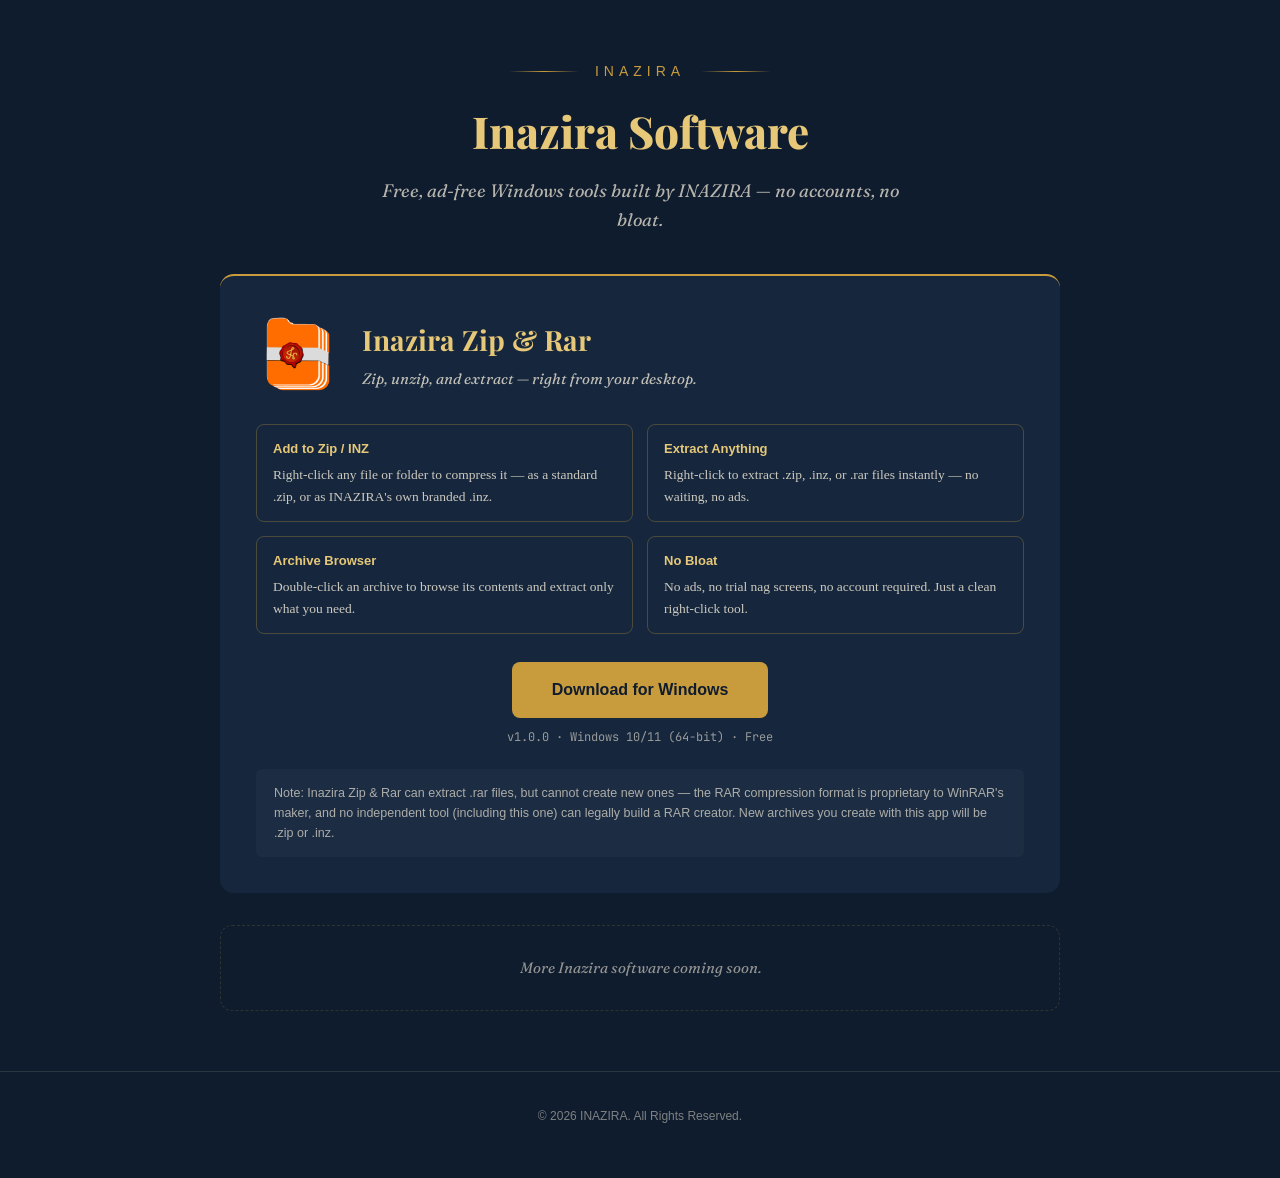
==== index.html @ 2c4e68e2 "Add files via upload" ====
<!DOCTYPE html>
<html lang="en">
<head>
<meta charset="UTF-8">
<meta name="viewport" content="width=device-width, initial-scale=1.0">
<title>Inazira Software — Free Windows Tools by INAZIRA</title>
<meta name="description" content="Free, ad-free Windows software from INAZIRA. Starting with Inazira Zip &amp; Rar — a lightweight archive tool with right-click integration.">
<link rel="icon" type="image/png" href="assets/favicon-64.png">
<link rel="preconnect" href="https://fonts.googleapis.com">
<link rel="preconnect" href="https://fonts.gstatic.com" crossorigin>
<link href="https://fonts.googleapis.com/css2?family=Playfair+Display:wght@700;800&family=Fraunces:ital@1&family=JetBrains+Mono:wght@500&display=swap" rel="stylesheet">
<style>
  :root {
    --navy: #0f1c2e;
    --navy-light: #16273d;
    --brass: #c89b3c;
    --brass-light: #e6c878;
    --ivory: #ede6d6;
  }
  * { box-sizing: border-box; }
  body {
    margin: 0;
    background: var(--navy);
    color: var(--ivory);
    font-family: Georgia, 'Times New Roman', serif;
    line-height: 1.6;
  }
  a { color: var(--brass-light); }

  header.site-header {
    text-align: center;
    padding: 60px 20px 40px;
  }
  .brand-row {
    display: flex;
    align-items: center;
    justify-content: center;
    gap: 16px;
    margin-bottom: 14px;
  }
  .brand-line {
    height: 1px;
    width: 70px;
    background: linear-gradient(90deg, transparent, var(--brass), transparent);
  }
  .wordmark {
    font-family: Arial, Helvetica, sans-serif;
    font-size: 14px;
    letter-spacing: 5px;
    color: var(--brass);
    text-transform: uppercase;
  }
  .site-title {
    font-family: 'Playfair Display', Georgia, serif;
    font-weight: 800;
    font-size: 44px;
    color: var(--brass-light);
    margin: 0 0 10px;
  }
  .site-subtitle {
    font-family: 'Fraunces', Georgia, serif;
    font-style: italic;
    font-size: 18px;
    color: var(--ivory);
    opacity: 0.75;
    max-width: 520px;
    margin: 0 auto;
  }

  main { max-width: 880px; margin: 0 auto; padding: 0 20px 60px; }

  .app-card {
    background: var(--navy-light);
    border-radius: 14px;
    border-top: 2px solid var(--brass);
    padding: 36px;
    margin-bottom: 32px;
  }
  .app-card-top {
    display: flex;
    align-items: center;
    gap: 22px;
    flex-wrap: wrap;
  }
  .app-logo { width: 84px; height: 84px; border-radius: 16px; flex-shrink: 0; }
  .app-name {
    font-family: 'Playfair Display', Georgia, serif;
    font-weight: 700;
    font-size: 28px;
    color: var(--brass-light);
    margin: 0 0 4px;
  }
  .app-tagline {
    font-family: 'Fraunces', Georgia, serif;
    font-style: italic;
    font-size: 15px;
    opacity: 0.8;
    margin: 0;
  }

  .app-features {
    display: grid;
    grid-template-columns: 1fr 1fr;
    gap: 14px;
    margin: 28px 0;
  }
  .feature {
    border: 1px solid rgba(200,155,60,0.3);
    border-radius: 8px;
    padding: 14px 16px;
  }
  .feature-title {
    font-family: Arial, Helvetica, sans-serif;
    font-weight: 700;
    font-size: 13px;
    color: var(--brass-light);
    margin-bottom: 4px;
  }
  .feature-text { font-size: 13.5px; opacity: 0.85; margin: 0; }

  .app-cta { text-align: center; margin: 28px 0 10px; }
  .btn-download {
    display: inline-block;
    background: var(--brass);
    color: var(--navy) !important;
    font-family: Arial, Helvetica, sans-serif;
    font-weight: 700;
    font-size: 16px;
    text-decoration: none;
    padding: 15px 40px;
    border-radius: 8px;
  }
  .btn-download:hover { filter: brightness(1.08); }
  .app-meta {
    font-family: 'JetBrains Mono', 'Courier New', monospace;
    font-size: 12px;
    opacity: 0.6;
    margin-top: 10px;
  }

  .app-note {
    font-family: Arial, Helvetica, sans-serif;
    font-size: 12.5px;
    line-height: 1.6;
    opacity: 0.7;
    background: rgba(255,255,255,0.04);
    border-radius: 6px;
    padding: 14px 18px;
    margin-top: 22px;
  }

  .coming-soon {
    text-align: center;
    padding: 30px;
    border: 1px dashed rgba(200,155,60,0.3);
    border-radius: 12px;
    opacity: 0.6;
  }
  .coming-soon p {
    font-family: 'Fraunces', Georgia, serif;
    font-style: italic;
    font-size: 15px;
    margin: 0;
  }

  footer {
    text-align: center;
    padding: 30px 20px 50px;
    border-top: 1px solid rgba(237,230,214,0.12);
  }
  footer span {
    font-family: Arial, Helvetica, sans-serif;
    font-size: 12px;
    color: rgba(237,230,214,0.5);
  }

  @media (max-width: 560px) {
    .app-features { grid-template-columns: 1fr; }
    .site-title { font-size: 32px; }
    .app-card { padding: 24px; }
    .app-card-top { justify-content: center; text-align: center; }
  }
</style>
</head>
<body>

<header class="site-header">
  <div class="brand-row">
    <div class="brand-line"></div>
    <div class="wordmark">INAZIRA</div>
    <div class="brand-line"></div>
  </div>
  <h1 class="site-title">Inazira Software</h1>
  <p class="site-subtitle">Free, ad-free Windows tools built by INAZIRA — no accounts, no bloat.</p>
</header>

<main>

  <section class="app-card">
    <div class="app-card-top">
      <img class="app-logo" src="assets/inazira-zip-rar-logo.png" alt="Inazira Zip & Rar logo">
      <div>
        <h2 class="app-name">Inazira Zip &amp; Rar</h2>
        <p class="app-tagline">Zip, unzip, and extract — right from your desktop.</p>
      </div>
    </div>

    <div class="app-features">
      <div class="feature">
        <div class="feature-title">Add to Zip / INZ</div>
        <p class="feature-text">Right-click any file or folder to compress it — as a standard .zip, or as INAZIRA's own branded .inz.</p>
      </div>
      <div class="feature">
        <div class="feature-title">Extract Anything</div>
        <p class="feature-text">Right-click to extract .zip, .inz, or .rar files instantly — no waiting, no ads.</p>
      </div>
      <div class="feature">
        <div class="feature-title">Archive Browser</div>
        <p class="feature-text">Double-click an archive to browse its contents and extract only what you need.</p>
      </div>
      <div class="feature">
        <div class="feature-title">No Bloat</div>
        <p class="feature-text">No ads, no trial nag screens, no account required. Just a clean right-click tool.</p>
      </div>
    </div>

    <div class="app-cta">
      <a class="btn-download" href="PASTE_YOUR_GITHUB_RELEASE_LINK_HERE" download>Download for Windows</a>
      <div class="app-meta">v1.0.0 · Windows 10/11 (64-bit) · Free</div>
    </div>

    <div class="app-note">
      Note: Inazira Zip &amp; Rar can extract .rar files, but cannot create new ones — the RAR compression format is proprietary to WinRAR's maker, and no independent tool (including this one) can legally build a RAR creator. New archives you create with this app will be .zip or .inz.
    </div>
  </section>

  <div class="coming-soon">
    <p>More Inazira software coming soon.</p>
  </div>

</main>

<footer>
  <span id="year-line">&copy; INAZIRA. All Rights Reserved.</span>
</footer>

<script>
  document.getElementById('year-line').textContent =
    '\u00A9 ' + new Date().getFullYear() + ' INAZIRA. All Rights Reserved.';
</script>

</body>
</html>
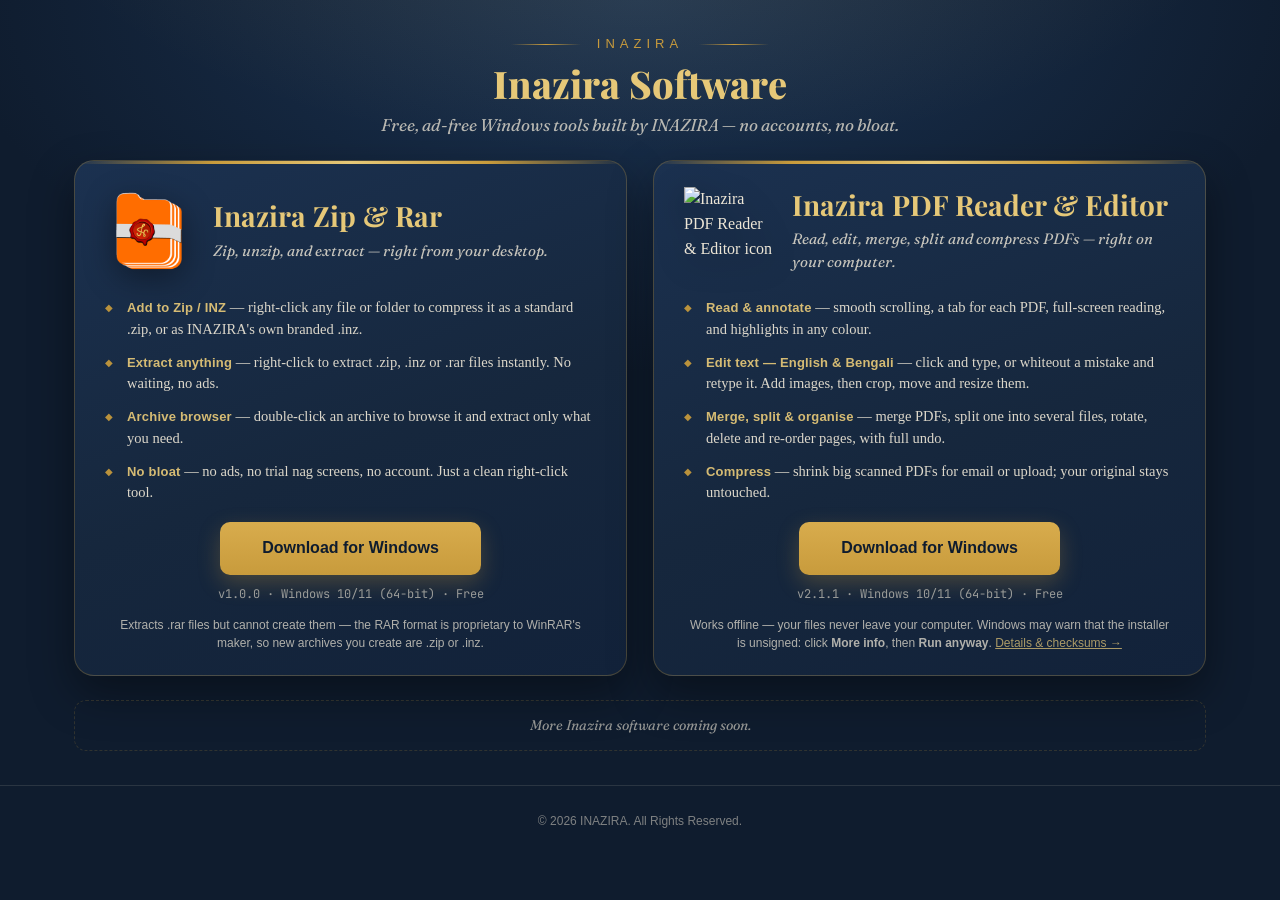
==== commit e8828b4a: "Index and Editor" ====
--- a/index.html
+++ b/index.html
@@ -4,7 +4,7 @@
 <meta charset="UTF-8">
 <meta name="viewport" content="width=device-width, initial-scale=1.0">
 <title>Inazira Software — Free Windows Tools by INAZIRA</title>
-<meta name="description" content="Free, ad-free Windows software from INAZIRA. Starting with Inazira Zip &amp; Rar — a lightweight archive tool with right-click integration.">
+<meta name="description" content="Free, ad-free Windows software from INAZIRA: Inazira Zip &amp; Rar (archive tool with right-click integration) and Inazira PDF Reader &amp; Editor.">
 <link rel="icon" type="image/png" href="assets/favicon-64.png">
 <link rel="preconnect" href="https://fonts.googleapis.com">
 <link rel="preconnect" href="https://fonts.gstatic.com" crossorigin>
@@ -18,167 +18,114 @@
     --ivory: #ede6d6;
   }
   * { box-sizing: border-box; }
+  html { background: var(--navy); }
   body {
     margin: 0;
-    background: var(--navy);
+    min-height: 100vh;
     color: var(--ivory);
     font-family: Georgia, 'Times New Roman', serif;
-    line-height: 1.6;
+    line-height: 1.55;
+    background:
+      radial-gradient(900px 420px at 50% -140px, rgba(200,155,60,0.16), transparent 70%),
+      radial-gradient(1100px 600px at 50% 0%, #1b3454 0%, var(--navy) 62%);
+    background-attachment: fixed;
   }
   a { color: var(--brass-light); }
 
-  header.site-header {
-    text-align: center;
-    padding: 60px 20px 40px;
-  }
-  .brand-row {
-    display: flex;
-    align-items: center;
-    justify-content: center;
-    gap: 16px;
-    margin-bottom: 14px;
-  }
-  .brand-line {
-    height: 1px;
-    width: 70px;
-    background: linear-gradient(90deg, transparent, var(--brass), transparent);
-  }
-  .wordmark {
-    font-family: Arial, Helvetica, sans-serif;
-    font-size: 14px;
-    letter-spacing: 5px;
-    color: var(--brass);
-    text-transform: uppercase;
-  }
-  .site-title {
-    font-family: 'Playfair Display', Georgia, serif;
-    font-weight: 800;
-    font-size: 44px;
-    color: var(--brass-light);
-    margin: 0 0 10px;
-  }
-  .site-subtitle {
-    font-family: 'Fraunces', Georgia, serif;
-    font-style: italic;
-    font-size: 18px;
-    color: var(--ivory);
-    opacity: 0.75;
-    max-width: 520px;
-    margin: 0 auto;
-  }
-
-  main { max-width: 880px; margin: 0 auto; padding: 0 20px 60px; }
+  /* ---------- header ---------- */
+  header.site-header { text-align: center; padding: 34px 20px 22px; }
+  .brand-row { display: flex; align-items: center; justify-content: center; gap: 16px; margin-bottom: 8px; }
+  .brand-line { height: 1px; width: 70px; background: linear-gradient(90deg, transparent, var(--brass), transparent); }
+  .wordmark { font-family: Arial, Helvetica, sans-serif; font-size: 13px; letter-spacing: 5px; color: var(--brass); text-transform: uppercase; }
+  .site-title { font-family: 'Playfair Display', Georgia, serif; font-weight: 800; font-size: 38px; line-height: 1.15; color: var(--brass-light); margin: 0 0 6px; }
+  .site-subtitle { font-family: 'Fraunces', Georgia, serif; font-style: italic; font-size: 17px; color: var(--ivory); opacity: 0.75; max-width: 560px; margin: 0 auto; }
+
+  /* ---------- two big square cards, side by side ---------- */
+  main { max-width: 1180px; margin: 0 auto; padding: 0 24px 34px; }
+  .apps { display: grid; grid-template-columns: repeat(2, minmax(0, 1fr)); gap: 26px; align-items: stretch; }
 
   .app-card {
-    background: var(--navy-light);
-    border-radius: 14px;
-    border-top: 2px solid var(--brass);
-    padding: 36px;
-    margin-bottom: 32px;
-  }
-  .app-card-top {
-    display: flex;
-    align-items: center;
-    gap: 22px;
-    flex-wrap: wrap;
-  }
-  .app-logo { width: 84px; height: 84px; border-radius: 16px; flex-shrink: 0; }
-  .app-name {
-    font-family: 'Playfair Display', Georgia, serif;
-    font-weight: 700;
-    font-size: 28px;
-    color: var(--brass-light);
-    margin: 0 0 4px;
-  }
-  .app-tagline {
-    font-family: 'Fraunces', Georgia, serif;
-    font-style: italic;
-    font-size: 15px;
-    opacity: 0.8;
-    margin: 0;
-  }
-
-  .app-features {
-    display: grid;
-    grid-template-columns: 1fr 1fr;
-    gap: 14px;
-    margin: 28px 0;
-  }
-  .feature {
-    border: 1px solid rgba(200,155,60,0.3);
-    border-radius: 8px;
-    padding: 14px 16px;
-  }
-  .feature-title {
-    font-family: Arial, Helvetica, sans-serif;
-    font-weight: 700;
-    font-size: 13px;
-    color: var(--brass-light);
-    margin-bottom: 4px;
-  }
-  .feature-text { font-size: 13.5px; opacity: 0.85; margin: 0; }
-
-  .app-cta { text-align: center; margin: 28px 0 10px; }
+    position: relative;
+    display: flex; flex-direction: column;
+    min-height: 480px;
+    padding: 26px 30px 22px;
+    border-radius: 20px;
+    background: linear-gradient(160deg, #1b3150 0%, var(--navy-light) 55%, #12223a 100%);
+    border: 1px solid rgba(200,155,60,0.28);
+    box-shadow: 0 18px 44px rgba(0,0,0,0.38);
+    overflow: hidden;
+    transition: transform .18s ease, box-shadow .18s ease, border-color .18s ease;
+  }
+  .app-card::before { /* brass edge along the top */
+    content: ""; position: absolute; left: 0; right: 0; top: 0; height: 3px;
+    background: linear-gradient(90deg, transparent, var(--brass), var(--brass-light), var(--brass), transparent);
+  }
+  .app-card:hover { transform: translateY(-3px); border-color: rgba(230,200,120,0.55); box-shadow: 0 24px 54px rgba(0,0,0,0.5); }
+
+  .app-head { display: flex; align-items: center; gap: 20px; }
+  .app-logo { width: 88px; height: 88px; border-radius: 18px; flex-shrink: 0; filter: drop-shadow(0 8px 16px rgba(0,0,0,0.4)); }
+  .app-logo.is-icon { border-radius: 0; object-fit: contain; }
+  .app-name { font-family: 'Playfair Display', Georgia, serif; font-weight: 700; font-size: 28px; line-height: 1.15; color: var(--brass-light); margin: 0 0 6px; }
+  .app-tagline { font-family: 'Fraunces', Georgia, serif; font-style: italic; font-size: 15px; opacity: 0.82; margin: 0; }
+
+  .app-points { list-style: none; margin: 22px 0 18px; padding: 0; display: grid; gap: 11px; }
+  .app-points li { position: relative; padding-left: 22px; font-size: 14.5px; line-height: 1.5; opacity: 0.92; }
+  .app-points li::before { content: "◆"; position: absolute; left: 0; top: 1px; font-size: 10px; line-height: 1.9; color: var(--brass); }
+  .app-points b { font-family: Arial, Helvetica, sans-serif; font-size: 13px; color: var(--brass-light); letter-spacing: .2px; }
+
+  .app-foot { margin-top: auto; text-align: center; }
   .btn-download {
     display: inline-block;
-    background: var(--brass);
+    background: linear-gradient(180deg, #d8ac4d, var(--brass));
     color: var(--navy) !important;
-    font-family: Arial, Helvetica, sans-serif;
-    font-weight: 700;
-    font-size: 16px;
+    font-family: Arial, Helvetica, sans-serif; font-weight: 700; font-size: 16px;
     text-decoration: none;
-    padding: 15px 40px;
-    border-radius: 8px;
-  }
-  .btn-download:hover { filter: brightness(1.08); }
-  .app-meta {
-    font-family: 'JetBrains Mono', 'Courier New', monospace;
-    font-size: 12px;
-    opacity: 0.6;
-    margin-top: 10px;
-  }
-
-  .app-note {
-    font-family: Arial, Helvetica, sans-serif;
-    font-size: 12.5px;
-    line-height: 1.6;
-    opacity: 0.7;
-    background: rgba(255,255,255,0.04);
-    border-radius: 6px;
-    padding: 14px 18px;
-    margin-top: 22px;
-  }
-
-  .coming-soon {
-    text-align: center;
-    padding: 30px;
-    border: 1px dashed rgba(200,155,60,0.3);
-    border-radius: 12px;
-    opacity: 0.6;
-  }
-  .coming-soon p {
-    font-family: 'Fraunces', Georgia, serif;
-    font-style: italic;
-    font-size: 15px;
-    margin: 0;
-  }
-
-  footer {
-    text-align: center;
-    padding: 30px 20px 50px;
-    border-top: 1px solid rgba(237,230,214,0.12);
-  }
-  footer span {
-    font-family: Arial, Helvetica, sans-serif;
-    font-size: 12px;
-    color: rgba(237,230,214,0.5);
-  }
-
+    padding: 14px 42px; border-radius: 10px;
+    box-shadow: 0 8px 22px rgba(200,155,60,0.28);
+    transition: transform .12s ease, filter .12s ease;
+  }
+  .btn-download:hover { filter: brightness(1.08); transform: translateY(-2px); }
+  .app-meta { font-family: 'JetBrains Mono', 'Courier New', monospace; font-size: 12px; opacity: 0.6; margin-top: 10px; }
+  .app-note { font-family: Arial, Helvetica, sans-serif; font-size: 12px; line-height: 1.55; opacity: 0.72; margin: 12px 0 0; }
+
+  .coming-soon { text-align: center; padding: 14px; margin-top: 24px; border: 1px dashed rgba(200,155,60,0.3); border-radius: 12px; opacity: 0.6; }
+  .coming-soon p { font-family: 'Fraunces', Georgia, serif; font-style: italic; font-size: 14px; margin: 0; }
+
+  footer { text-align: center; padding: 22px 20px 34px; border-top: 1px solid rgba(237,230,214,0.12); }
+  footer span { font-family: Arial, Helvetica, sans-serif; font-size: 12px; color: rgba(237,230,214,0.5); }
+
+  /* short laptop screens: tighten up so both cards fit in the first window */
+  @media (min-width: 901px) and (max-height: 760px) {
+    header.site-header { padding: 18px 20px 12px; }
+    .site-title { font-size: 30px; margin-bottom: 2px; }
+    .site-subtitle { font-size: 15px; }
+    .app-card { min-height: 0; padding: 20px 26px 16px; }
+    .app-logo { width: 70px; height: 70px; }
+    .app-name { font-size: 24px; }
+    .app-points { margin: 14px 0 12px; gap: 7px; }
+    .app-points li { font-size: 13.5px; line-height: 1.42; }
+    .btn-download { padding: 11px 36px; font-size: 15px; }
+    .app-note { margin-top: 8px; }
+    .coming-soon { margin-top: 16px; padding: 10px; }
+    footer { padding: 14px 20px 20px; }
+  }
+  /* large monitors: bigger squares */
+  @media (min-width: 1500px) and (min-height: 860px) {
+    main { max-width: 1300px; }
+    .app-card { min-height: 540px; padding: 32px 38px 26px; }
+    .app-logo { width: 96px; height: 96px; }
+    .app-name { font-size: 31px; }
+    .app-points li { font-size: 15.5px; }
+    .app-points { gap: 13px; margin: 26px 0 20px; }
+  }
+  @media (max-width: 900px) {
+    .apps { grid-template-columns: 1fr; }
+    .app-card { min-height: 0; }
+  }
   @media (max-width: 560px) {
-    .app-features { grid-template-columns: 1fr; }
-    .site-title { font-size: 32px; }
-    .app-card { padding: 24px; }
-    .app-card-top { justify-content: center; text-align: center; }
+    .site-title { font-size: 30px; }
+    .app-card { padding: 24px 20px 20px; }
+    .app-head { flex-direction: column; text-align: center; }
   }
 </style>
 </head>
@@ -196,43 +143,55 @@
 
 <main>
 
-  <section class="app-card">
-    <div class="app-card-top">
-      <img class="app-logo" src="assets/inazira-zip-rar-logo.png" alt="Inazira Zip & Rar logo">
-      <div>
-        <h2 class="app-name">Inazira Zip &amp; Rar</h2>
-        <p class="app-tagline">Zip, unzip, and extract — right from your desktop.</p>
-      </div>
-    </div>
-
-    <div class="app-features">
-      <div class="feature">
-        <div class="feature-title">Add to Zip / INZ</div>
-        <p class="feature-text">Right-click any file or folder to compress it — as a standard .zip, or as INAZIRA's own branded .inz.</p>
-      </div>
-      <div class="feature">
-        <div class="feature-title">Extract Anything</div>
-        <p class="feature-text">Right-click to extract .zip, .inz, or .rar files instantly — no waiting, no ads.</p>
-      </div>
-      <div class="feature">
-        <div class="feature-title">Archive Browser</div>
-        <p class="feature-text">Double-click an archive to browse its contents and extract only what you need.</p>
-      </div>
-      <div class="feature">
-        <div class="feature-title">No Bloat</div>
-        <p class="feature-text">No ads, no trial nag screens, no account required. Just a clean right-click tool.</p>
-      </div>
-    </div>
-
-    <div class="app-cta">
-      <a class="btn-download" href="PASTE_YOUR_GITHUB_RELEASE_LINK_HERE" download>Download for Windows</a>
-      <div class="app-meta">v1.0.0 · Windows 10/11 (64-bit) · Free</div>
-    </div>
-
-    <div class="app-note">
-      Note: Inazira Zip &amp; Rar can extract .rar files, but cannot create new ones — the RAR compression format is proprietary to WinRAR's maker, and no independent tool (including this one) can legally build a RAR creator. New archives you create with this app will be .zip or .inz.
-    </div>
-  </section>
+  <div class="apps">
+
+    <section class="app-card" id="zip-rar">
+      <div class="app-head">
+        <img class="app-logo" src="assets/inazira-zip-rar-logo.png" alt="Inazira Zip &amp; Rar logo">
+        <div>
+          <h2 class="app-name">Inazira Zip &amp; Rar</h2>
+          <p class="app-tagline">Zip, unzip, and extract — right from your desktop.</p>
+        </div>
+      </div>
+
+      <ul class="app-points">
+        <li><b>Add to Zip / INZ</b> — right-click any file or folder to compress it as a standard .zip, or as INAZIRA's own branded .inz.</li>
+        <li><b>Extract anything</b> — right-click to extract .zip, .inz or .rar files instantly. No waiting, no ads.</li>
+        <li><b>Archive browser</b> — double-click an archive to browse it and extract only what you need.</li>
+        <li><b>No bloat</b> — no ads, no trial nag screens, no account. Just a clean right-click tool.</li>
+      </ul>
+
+      <div class="app-foot">
+        <a class="btn-download" href="https://github.com/imarnhridoy8595/inazira-softwares/releases/download/v1.0.0/Inazira-Zip-Rar-Setup-1.0.0.exe" download>Download for Windows</a>
+        <div class="app-meta">v1.0.0 · Windows 10/11 (64-bit) · Free</div>
+        <p class="app-note">Extracts .rar files but cannot create them — the RAR format is proprietary to WinRAR's maker, so new archives you create are .zip or .inz.</p>
+      </div>
+    </section>
+
+    <section class="app-card" id="pdf-reader-editor">
+      <div class="app-head">
+        <img class="app-logo is-icon" src="assets/inazira-pdf-reader-editor-logo.png" alt="Inazira PDF Reader &amp; Editor icon">
+        <div>
+          <h2 class="app-name">Inazira PDF Reader &amp; Editor</h2>
+          <p class="app-tagline">Read, edit, merge, split and compress PDFs — right on your computer.</p>
+        </div>
+      </div>
+
+      <ul class="app-points">
+        <li><b>Read &amp; annotate</b> — smooth scrolling, a tab for each PDF, full-screen reading, and highlights in any colour.</li>
+        <li><b>Edit text — English &amp; Bengali</b> — click and type, or whiteout a mistake and retype it. Add images, then crop, move and resize them.</li>
+        <li><b>Merge, split &amp; organise</b> — merge PDFs, split one into several files, rotate, delete and re-order pages, with full undo.</li>
+        <li><b>Compress</b> — shrink big scanned PDFs for email or upload; your original stays untouched.</li>
+      </ul>
+
+      <div class="app-foot">
+        <a class="btn-download" href="https://github.com/imarnhridoy8595/inazira-softwares/releases/download/pdf-v2.1.1/Inazira-PDF-Reader-Editor-Setup-2.1.1.exe" download>Download for Windows</a>
+        <div class="app-meta">v2.1.1 · Windows 10/11 (64-bit) · Free</div>
+        <p class="app-note">Works offline — your files never leave your computer. Windows may warn that the installer is unsigned: click <b>More info</b>, then <b>Run anyway</b>. <a href="pdf-reader-editor.html">Details &amp; checksums →</a></p>
+      </div>
+    </section>
+
+  </div>
 
   <div class="coming-soon">
     <p>More Inazira software coming soon.</p>
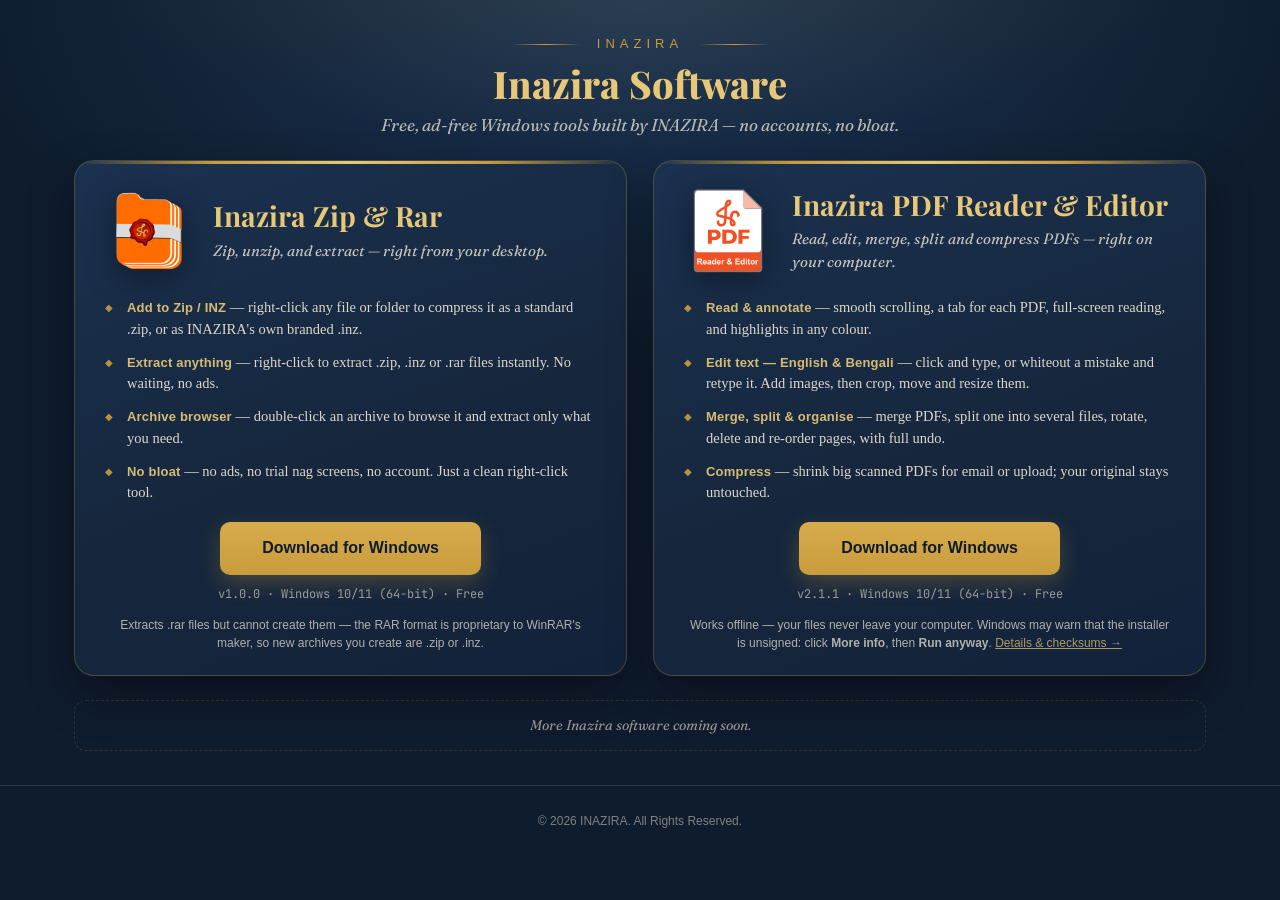
==== commit 50d255cf: "Updated index.html" ====
--- a/index.html
+++ b/index.html
@@ -3,7 +3,7 @@
 <head>
 <meta charset="UTF-8">
 <meta name="viewport" content="width=device-width, initial-scale=1.0">
-<title>Inazira Software — Free Windows Tools by INAZIRA</title>
+<title>Inazira Softwares — Free Windows Tools by INAZIRA</title>
 <meta name="description" content="Free, ad-free Windows software from INAZIRA: Inazira Zip &amp; Rar (archive tool with right-click integration) and Inazira PDF Reader &amp; Editor.">
 <link rel="icon" type="image/png" href="assets/favicon-64.png">
 <link rel="preconnect" href="https://fonts.googleapis.com">
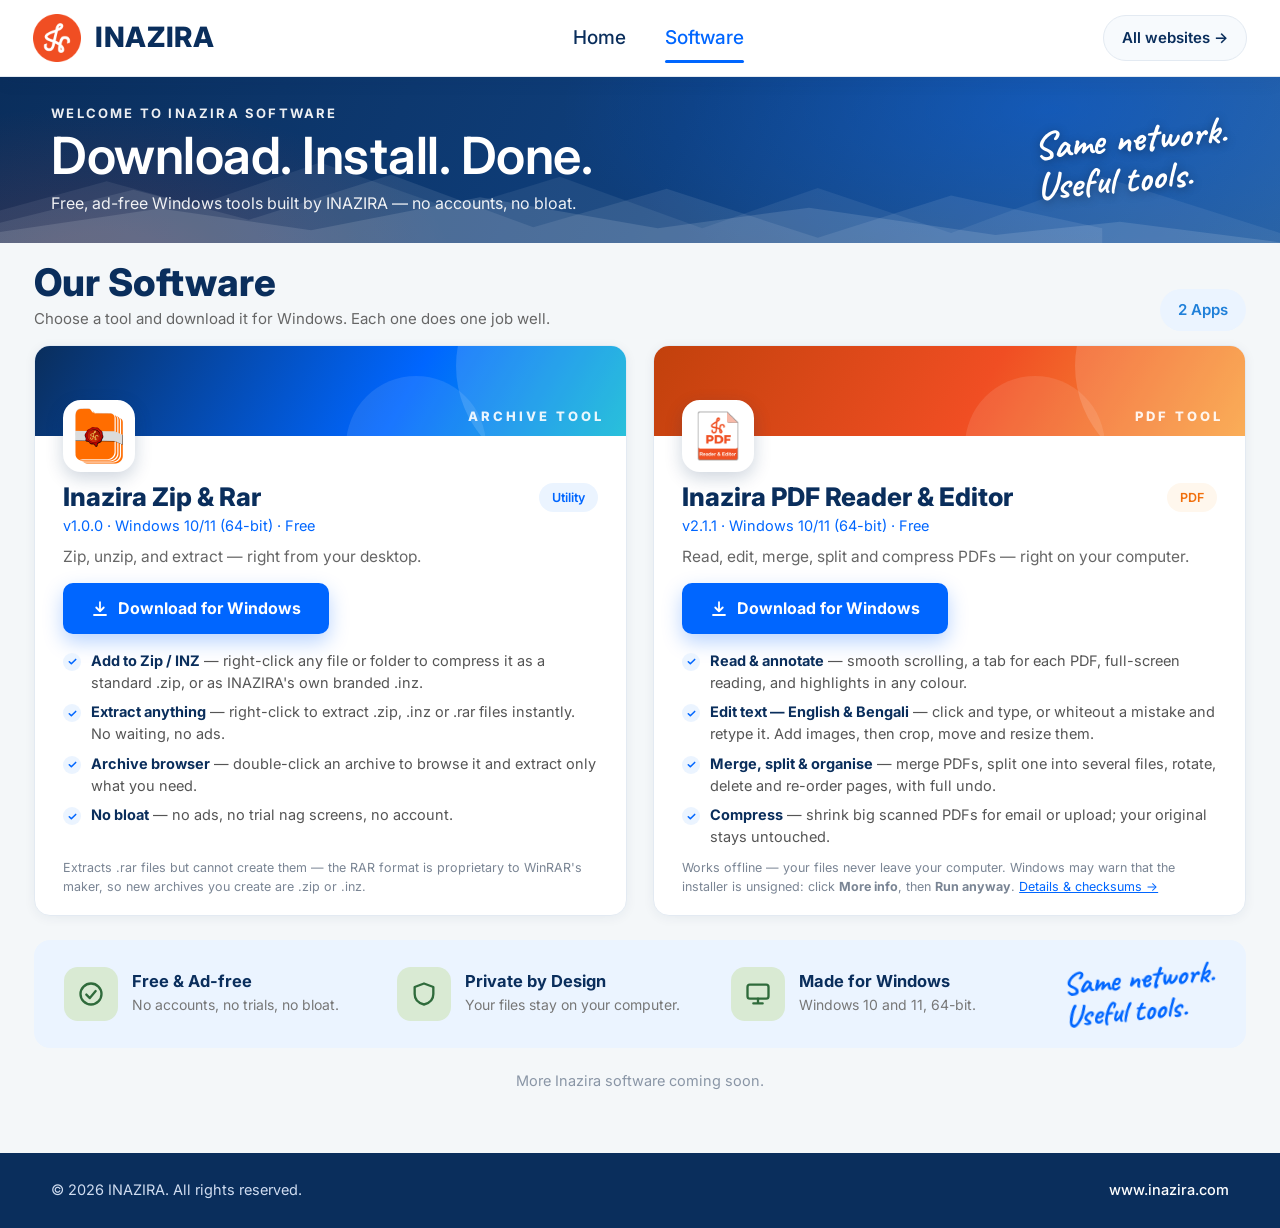
==== commit 1515eedc: "Update index.html" ====
--- a/index.html
+++ b/index.html
@@ -3,210 +3,191 @@
 <head>
 <meta charset="UTF-8">
 <meta name="viewport" content="width=device-width, initial-scale=1.0">
-<title>Inazira Softwares — Free Windows Tools by INAZIRA</title>
+<title>Inazira Software — Free Windows Tools by INAZIRA</title>
 <meta name="description" content="Free, ad-free Windows software from INAZIRA: Inazira Zip &amp; Rar (archive tool with right-click integration) and Inazira PDF Reader &amp; Editor.">
+<meta name="theme-color" content="#0a2e5c">
 <link rel="icon" type="image/png" href="assets/favicon-64.png">
 <link rel="preconnect" href="https://fonts.googleapis.com">
 <link rel="preconnect" href="https://fonts.gstatic.com" crossorigin>
-<link href="https://fonts.googleapis.com/css2?family=Playfair+Display:wght@700;800&family=Fraunces:ital@1&family=JetBrains+Mono:wght@500&display=swap" rel="stylesheet">
+<link href="https://fonts.googleapis.com/css2?family=Inter:wght@400;500;600;700;800&family=Caveat:wght@700&display=swap" rel="stylesheet">
 <style>
-  :root {
-    --navy: #0f1c2e;
-    --navy-light: #16273d;
-    --brass: #c89b3c;
-    --brass-light: #e6c878;
-    --ivory: #ede6d6;
+  :root { --navy:#0a2e5c; --blue:#0066ff; --blue-dark:#0052cc; --blue-soft:#ebf4ff; --bg:#f4f7f9; --text:#666666; --orange:#f04e23; --tile-green:#d9ead3; --green-ink:#2f6b3b; --line:#e3eaf2; }
+  * { box-sizing: border-box; }
+  html { scroll-behavior: smooth; }
+  body { margin:0; background:var(--bg); color:var(--text); font-family:'Inter', system-ui, -apple-system, 'Segoe UI', Roboto, Arial, sans-serif; line-height:1.55; -webkit-font-smoothing:antialiased; }
+  a { color: var(--blue); } img { max-width: 100%; }
+  .topbar { position:sticky; top:0; z-index:50; background:#fff; box-shadow:0 1px 0 var(--line), 0 6px 18px rgba(10,46,92,0.05); }
+  .topbar-in { max-width:1760px; margin:0 auto; padding:0 clamp(16px, 2.6vw, 48px); height:76px; display:flex; align-items:center; justify-content:space-between; gap:20px; }
+  .brand { display:flex; align-items:center; gap:14px; text-decoration:none; }
+  .brand img { width:48px; height:48px; display:block; }
+  .brand span { font-weight:800; font-size:28px; letter-spacing:.6px; color:var(--navy); }
+  .topnav { display:flex; gap:clamp(18px, 3vw, 42px); }
+  .topnav a { position:relative; text-decoration:none; color:var(--navy); font-weight:500; font-size:19px; padding:6px 0; }
+  .topnav a:hover, .topnav a.active { color: var(--blue); }
+  .topnav a.active::after { content:""; position:absolute; left:0; right:0; bottom:-4px; height:3px; border-radius:3px; background:var(--blue); }
+  .allsites { text-decoration:none; color:var(--navy); font-weight:600; font-size:15px; border:1px solid var(--line); background:#f7fafd; border-radius:999px; padding:10px 18px; transition:all .15s; white-space:nowrap; }
+  .allsites:hover { color:#fff; background:var(--blue); border-color:var(--blue); }
+  .hero { position:relative; overflow:hidden; color:#fff; background:linear-gradient(115deg, #0a2e5c 0%, #0f3f7c 52%, #2c63a1 100%); }
+  .hero::before { content:""; position:absolute; inset:0; background:radial-gradient(700px 260px at 82% 20%, rgba(0,102,255,0.35), transparent 70%), radial-gradient(500px 220px at 8% 110%, rgba(240,78,35,0.18), transparent 70%); }
+  .mtn { position:absolute; left:0; right:0; bottom:-1px; width:100%; height:62%; display:block; }
+  .hero-in { position:relative; max-width:1760px; margin:0 auto; padding:clamp(16px, 3vh, 36px) clamp(16px, 4vw, 76px); display:flex; align-items:center; justify-content:space-between; gap:24px; }
+  .eyebrow { font-weight:700; font-size:13px; letter-spacing:2.2px; text-transform:uppercase; opacity:.92; }
+  .hero h1 { margin:6px 0 8px; font-weight:600; line-height:1.05; font-size:clamp(28px, min(4vw, 6.4vh), 54px); letter-spacing:-.5px; }
+  .hero p { margin:0; max-width:640px; font-size:clamp(14px, 1.25vw, 18px); opacity:.92; }
+  .script { font-family:'Caveat', 'Segoe Script', cursive; font-weight:700; font-size:clamp(26px, 3vw, 44px); line-height:1.05; transform:rotate(-5deg); text-align:left; text-shadow:0 2px 10px rgba(0,0,0,.35); white-space:nowrap; }
+  footer { background:var(--navy); color:#cfdcf0; margin-top:10px; }
+  .foot-in { max-width:1760px; margin:0 auto; padding:26px clamp(16px, 4vw, 76px); display:flex; align-items:center; justify-content:space-between; gap:16px; flex-wrap:wrap; font-size:14.5px; }
+  footer a { color:#fff; text-decoration:none; font-weight:500; } footer a:hover { text-decoration:underline; }
+
+  main { max-width:1260px; margin:0 auto; padding:0 24px 36px; }
+  @media (min-width:1500px) { main { max-width:1380px; } }
+  .section-head { display:flex; align-items:flex-end; justify-content:space-between; gap:16px; margin:clamp(12px, 2.2vh, 24px) 0 clamp(8px, 1.6vh, 16px); }
+  .section-head h2 { margin:0; color:var(--navy); font-weight:800; font-size:clamp(26px, 3.2vw, 38px); line-height:1.1; }
+  .section-head p { margin:3px 0 0; font-size:15px; }
+  .count { background:var(--blue-soft); color:#2080d9; font-weight:600; border-radius:999px; padding:9px 18px; font-size:15px; white-space:nowrap; }
+  .apps { display:grid; grid-template-columns:repeat(2, minmax(0, 1fr)); gap:26px; align-items:stretch; }
+  .card { display:flex; flex-direction:column; background:#fff; border-radius:16px; overflow:hidden; border:1px solid var(--line); box-shadow:0 2px 12px rgba(10,46,92,0.06); transition:transform .2s ease, box-shadow .2s ease; animation:rise .6s ease both; }
+  .card:nth-child(2) { animation-delay:.12s; }
+  .card:hover { transform:translateY(-4px); box-shadow:0 16px 38px rgba(10,46,92,0.14); }
+  @keyframes rise { from { opacity:0; transform:translateY(16px); } to { opacity:1; transform:none; } }
+  .banner { position:relative; height:clamp(72px, 10vh, 108px); overflow:hidden; }
+  .banner::before, .banner::after { content:""; position:absolute; border-radius:50%; background:rgba(255,255,255,0.14); transition:transform .5s ease; }
+  .banner::before { width:220px; height:220px; right:-50px; top:-90px; }
+  .banner::after { width:140px; height:140px; right:140px; bottom:-80px; background:rgba(255,255,255,0.1); }
+  .card:hover .banner::before { transform:scale(1.12); }
+  .b-zip { background:linear-gradient(120deg, #0a2e5c 0%, #0066ff 62%, #06b6d4 100%); }
+  .b-pdf { background:linear-gradient(120deg, #c2410c 0%, #f04e23 55%, #f9a03c 100%); }
+  .banner .word { position:absolute; right:22px; bottom:10px; color:rgba(255,255,255,.9); font-weight:800; letter-spacing:3px; font-size:13px; text-transform:uppercase; }
+  .card-body { padding:0 clamp(18px, 2.2vw, 30px) clamp(14px, 2vh, 22px); display:flex; flex-direction:column; flex:1; }
+  .badge { width:72px; height:72px; margin-top:-36px; border-radius:18px; background:#fff; border:4px solid #fff; box-shadow:0 6px 18px rgba(10,46,92,0.2); display:flex; align-items:center; justify-content:center; overflow:hidden; position:relative; }
+  .badge img { width:100%; height:100%; object-fit:contain; display:block; }
+  .badge.pad img { width:82%; height:82%; }
+  .title-row { display:flex; align-items:center; justify-content:space-between; gap:12px; margin-top:10px; }
+  .card h3 { margin:0; color:var(--navy); font-weight:800; font-size:clamp(21px, 2vw, 26px); line-height:1.2; }
+  .pill { font-size:12.5px; font-weight:600; border-radius:999px; padding:5px 13px; white-space:nowrap; }
+  .pill.blue { background:var(--blue-soft); color:var(--blue); } .pill.orange { background:#fff7ed; color:#f16f0c; }
+  .meta { color:var(--blue); font-size:14.5px; margin:2px 0 8px; }
+  .desc { margin:0 0 14px; font-size:15.5px; }
+  .btn { display:inline-flex; align-items:center; justify-content:center; gap:9px; align-self:flex-start; background:var(--blue); color:#fff !important; font-weight:700; font-size:16px; text-decoration:none; padding:13px 28px; border-radius:10px; box-shadow:0 8px 20px rgba(0,102,255,0.28); transition:background .15s, transform .12s, box-shadow .15s; }
+  .btn:hover { background:var(--blue-dark); transform:translateY(-2px); box-shadow:0 12px 26px rgba(0,102,255,0.34); }
+  .btn svg { width:18px; height:18px; }
+  .points { list-style:none; padding:0; margin:16px 0 0; display:grid; gap:8px; }
+  .points li { position:relative; padding-left:28px; font-size:14.5px; line-height:1.5; color:#555; }
+  .points li::before { content:""; position:absolute; left:0; top:3px; width:18px; height:18px; border-radius:50%; background:var(--blue-soft) url("data:image/svg+xml,%3Csvg xmlns='http://www.w3.org/2000/svg' viewBox='0 0 24 24' fill='none' stroke='%230066ff' stroke-width='3.4' stroke-linecap='round' stroke-linejoin='round'%3E%3Cpath d='M5 12.5l4.5 4.5L19 7.5'/%3E%3C/svg%3E") center/11px no-repeat; }
+  .points b { color:var(--navy); font-weight:700; }
+  .note { margin:auto 0 0; padding-top:10px; font-size:12.5px; color:#7a8594; line-height:1.55; }
+  .band { margin-top:24px; background:var(--blue-soft); border-radius:16px; padding:22px 30px; display:grid; grid-template-columns:repeat(3, 1fr) auto; gap:26px; align-items:center; }
+  .feat { display:flex; align-items:center; gap:14px; }
+  .tile { width:54px; height:54px; border-radius:14px; background:var(--tile-green); color:var(--green-ink); display:flex; align-items:center; justify-content:center; flex-shrink:0; }
+  .tile svg { width:28px; height:28px; }
+  .feat b { display:block; color:var(--navy); font-size:16.5px; font-weight:700; line-height:1.25; } .feat span { font-size:14px; color:#777; }
+  .band .script { color:var(--blue); text-shadow:none; font-size:clamp(26px, 2.4vw, 36px); }
+  .coming { text-align:center; margin-top:22px; color:#8a96a6; font-size:14.5px; }
+  @media (min-width:901px) and (max-height:760px) {
+    .topbar-in { height:64px; } .brand img { width:40px; height:40px; } .brand span { font-size:24px; } .topnav a { font-size:17px; }
+    .banner { height:70px; } .badge { width:62px; height:62px; margin-top:-31px; border-radius:16px; }
+    .section-head { margin:12px 0 10px; } .section-head h2 { font-size:26px; } .section-head p { font-size:14.5px; margin-top:2px; } .count { padding:7px 15px; font-size:14px; }
+    .title-row { margin-top:6px; } .card h3 { font-size:21px; } .meta { margin-bottom:4px; font-size:13.5px; } .desc { font-size:14.5px; margin-bottom:10px; }
+    .btn { padding:10px 24px; font-size:15px; } .points { margin-top:12px; gap:6px; } .points li { font-size:13.5px; }
   }
-  * { box-sizing: border-box; }
-  html { background: var(--navy); }
-  body {
-    margin: 0;
-    min-height: 100vh;
-    color: var(--ivory);
-    font-family: Georgia, 'Times New Roman', serif;
-    line-height: 1.55;
-    background:
-      radial-gradient(900px 420px at 50% -140px, rgba(200,155,60,0.16), transparent 70%),
-      radial-gradient(1100px 600px at 50% 0%, #1b3454 0%, var(--navy) 62%);
-    background-attachment: fixed;
-  }
-  a { color: var(--brass-light); }
-
-  /* ---------- header ---------- */
-  header.site-header { text-align: center; padding: 34px 20px 22px; }
-  .brand-row { display: flex; align-items: center; justify-content: center; gap: 16px; margin-bottom: 8px; }
-  .brand-line { height: 1px; width: 70px; background: linear-gradient(90deg, transparent, var(--brass), transparent); }
-  .wordmark { font-family: Arial, Helvetica, sans-serif; font-size: 13px; letter-spacing: 5px; color: var(--brass); text-transform: uppercase; }
-  .site-title { font-family: 'Playfair Display', Georgia, serif; font-weight: 800; font-size: 38px; line-height: 1.15; color: var(--brass-light); margin: 0 0 6px; }
-  .site-subtitle { font-family: 'Fraunces', Georgia, serif; font-style: italic; font-size: 17px; color: var(--ivory); opacity: 0.75; max-width: 560px; margin: 0 auto; }
-
-  /* ---------- two big square cards, side by side ---------- */
-  main { max-width: 1180px; margin: 0 auto; padding: 0 24px 34px; }
-  .apps { display: grid; grid-template-columns: repeat(2, minmax(0, 1fr)); gap: 26px; align-items: stretch; }
-
-  .app-card {
-    position: relative;
-    display: flex; flex-direction: column;
-    min-height: 480px;
-    padding: 26px 30px 22px;
-    border-radius: 20px;
-    background: linear-gradient(160deg, #1b3150 0%, var(--navy-light) 55%, #12223a 100%);
-    border: 1px solid rgba(200,155,60,0.28);
-    box-shadow: 0 18px 44px rgba(0,0,0,0.38);
-    overflow: hidden;
-    transition: transform .18s ease, box-shadow .18s ease, border-color .18s ease;
-  }
-  .app-card::before { /* brass edge along the top */
-    content: ""; position: absolute; left: 0; right: 0; top: 0; height: 3px;
-    background: linear-gradient(90deg, transparent, var(--brass), var(--brass-light), var(--brass), transparent);
-  }
-  .app-card:hover { transform: translateY(-3px); border-color: rgba(230,200,120,0.55); box-shadow: 0 24px 54px rgba(0,0,0,0.5); }
-
-  .app-head { display: flex; align-items: center; gap: 20px; }
-  .app-logo { width: 88px; height: 88px; border-radius: 18px; flex-shrink: 0; filter: drop-shadow(0 8px 16px rgba(0,0,0,0.4)); }
-  .app-logo.is-icon { border-radius: 0; object-fit: contain; }
-  .app-name { font-family: 'Playfair Display', Georgia, serif; font-weight: 700; font-size: 28px; line-height: 1.15; color: var(--brass-light); margin: 0 0 6px; }
-  .app-tagline { font-family: 'Fraunces', Georgia, serif; font-style: italic; font-size: 15px; opacity: 0.82; margin: 0; }
-
-  .app-points { list-style: none; margin: 22px 0 18px; padding: 0; display: grid; gap: 11px; }
-  .app-points li { position: relative; padding-left: 22px; font-size: 14.5px; line-height: 1.5; opacity: 0.92; }
-  .app-points li::before { content: "◆"; position: absolute; left: 0; top: 1px; font-size: 10px; line-height: 1.9; color: var(--brass); }
-  .app-points b { font-family: Arial, Helvetica, sans-serif; font-size: 13px; color: var(--brass-light); letter-spacing: .2px; }
-
-  .app-foot { margin-top: auto; text-align: center; }
-  .btn-download {
-    display: inline-block;
-    background: linear-gradient(180deg, #d8ac4d, var(--brass));
-    color: var(--navy) !important;
-    font-family: Arial, Helvetica, sans-serif; font-weight: 700; font-size: 16px;
-    text-decoration: none;
-    padding: 14px 42px; border-radius: 10px;
-    box-shadow: 0 8px 22px rgba(200,155,60,0.28);
-    transition: transform .12s ease, filter .12s ease;
-  }
-  .btn-download:hover { filter: brightness(1.08); transform: translateY(-2px); }
-  .app-meta { font-family: 'JetBrains Mono', 'Courier New', monospace; font-size: 12px; opacity: 0.6; margin-top: 10px; }
-  .app-note { font-family: Arial, Helvetica, sans-serif; font-size: 12px; line-height: 1.55; opacity: 0.72; margin: 12px 0 0; }
-
-  .coming-soon { text-align: center; padding: 14px; margin-top: 24px; border: 1px dashed rgba(200,155,60,0.3); border-radius: 12px; opacity: 0.6; }
-  .coming-soon p { font-family: 'Fraunces', Georgia, serif; font-style: italic; font-size: 14px; margin: 0; }
-
-  footer { text-align: center; padding: 22px 20px 34px; border-top: 1px solid rgba(237,230,214,0.12); }
-  footer span { font-family: Arial, Helvetica, sans-serif; font-size: 12px; color: rgba(237,230,214,0.5); }
-
-  /* short laptop screens: tighten up so both cards fit in the first window */
-  @media (min-width: 901px) and (max-height: 760px) {
-    header.site-header { padding: 18px 20px 12px; }
-    .site-title { font-size: 30px; margin-bottom: 2px; }
-    .site-subtitle { font-size: 15px; }
-    .app-card { min-height: 0; padding: 20px 26px 16px; }
-    .app-logo { width: 70px; height: 70px; }
-    .app-name { font-size: 24px; }
-    .app-points { margin: 14px 0 12px; gap: 7px; }
-    .app-points li { font-size: 13.5px; line-height: 1.42; }
-    .btn-download { padding: 11px 36px; font-size: 15px; }
-    .app-note { margin-top: 8px; }
-    .coming-soon { margin-top: 16px; padding: 10px; }
-    footer { padding: 14px 20px 20px; }
-  }
-  /* large monitors: bigger squares */
-  @media (min-width: 1500px) and (min-height: 860px) {
-    main { max-width: 1300px; }
-    .app-card { min-height: 540px; padding: 32px 38px 26px; }
-    .app-logo { width: 96px; height: 96px; }
-    .app-name { font-size: 31px; }
-    .app-points li { font-size: 15.5px; }
-    .app-points { gap: 13px; margin: 26px 0 20px; }
-  }
-  @media (max-width: 900px) {
-    .apps { grid-template-columns: 1fr; }
-    .app-card { min-height: 0; }
-  }
-  @media (max-width: 560px) {
-    .site-title { font-size: 30px; }
-    .app-card { padding: 24px 20px 20px; }
-    .app-head { flex-direction: column; text-align: center; }
-  }
+  @media (max-width:900px) { .apps { grid-template-columns:1fr; } .topnav { display:none; } .hero-in { flex-direction:column; align-items:flex-start; } .band { grid-template-columns:1fr; } }
+  @media (max-width:560px) { .brand span { font-size:22px; } .allsites { padding:8px 12px; font-size:13.5px; } .title-row { flex-direction:column; align-items:flex-start; gap:6px; } }
+  @media (prefers-reduced-motion:reduce) { .card { animation:none; } * { transition:none !important; } }
 </style>
 </head>
 <body>
 
-<header class="site-header">
-  <div class="brand-row">
-    <div class="brand-line"></div>
-    <div class="wordmark">INAZIRA</div>
-    <div class="brand-line"></div>
+<header class="topbar">
+  <div class="topbar-in">
+    <a class="brand" href="https://www.inazira.com/" aria-label="INAZIRA home"><img src="assets/inazira-logo.png" alt=""><span>INAZIRA</span></a>
+    <nav class="topnav" aria-label="Main">
+      <a href="https://www.inazira.com/">Home</a>
+      <a class="active" href="./">Software</a>
+      <!-- add About / Contact links here when you want them -->
+    </nav>
+    <a class="allsites" href="https://www.inazira.com/">All websites →</a>
   </div>
-  <h1 class="site-title">Inazira Software</h1>
-  <p class="site-subtitle">Free, ad-free Windows tools built by INAZIRA — no accounts, no bloat.</p>
 </header>
 
+
+<section class="hero">
+  <svg class="mtn" viewBox="0 0 1440 220" preserveAspectRatio="none" aria-hidden="true">
+      <path d="M0 220V150l120-62 100 52 140-92 150 100 120-70 160 110 130-86 150 96 170-120 200 120V220z" fill="rgba(255,255,255,0.07)"/>
+      <path d="M0 220V176l150-70 130 64 160-96 160 112 150-82 170 104 150-90 170 70V220z" fill="rgba(255,255,255,0.09)"/>
+      <path d="M0 220v-24l180-50 170 46 190-70 200 66 170-44 210 58 140-28 180 44V220z" fill="rgba(255,255,255,0.12)"/>
+    </svg>
+  <div class="hero-in">
+    <div>
+      <div class="eyebrow">Welcome to Inazira Software</div>
+      <h1>Download. Install. Done.</h1>
+      <p>Free, ad-free Windows tools built by INAZIRA — no accounts, no bloat.</p>
+    </div>
+    <div class="script">Same network.<br>Useful tools.</div>
+  </div>
+</section>
+
 <main>
+  <div class="section-head">
+    <div><h2>Our Software</h2><p>Choose a tool and download it for Windows. Each one does one job well.</p></div>
+    <span class="count">2 Apps</span>
+  </div>
 
   <div class="apps">
+    <article class="card" id="zip-rar">
+      <div class="banner b-zip"><span class="word">Archive tool</span></div>
+      <div class="card-body">
+        <div class="badge"><img src="assets/inazira-zip-rar-logo.png" alt="Inazira Zip &amp; Rar logo"></div>
+        <div class="title-row"><h3>Inazira Zip &amp; Rar</h3><span class="pill blue">Utility</span></div>
+        <div class="meta">v1.0.0 · Windows 10/11 (64-bit) · Free</div>
+        <p class="desc">Zip, unzip, and extract — right from your desktop.</p>
+        <a class="btn" href="https://github.com/imarnhridoy8595/inazira-softwares/releases/download/v1.0.0/Inazira-Zip-Rar-Setup-1.0.0.exe" download><svg viewBox="0 0 24 24" fill="none" stroke="currentColor" stroke-width="2.4" stroke-linecap="round" stroke-linejoin="round"><path d="M12 3v12m0 0l-5-5m5 5l5-5M4 20h16"/></svg>Download for Windows</a>
+        <ul class="points">
+          <li><b>Add to Zip / INZ</b> — right-click any file or folder to compress it as a standard .zip, or as INAZIRA's own branded .inz.</li>
+          <li><b>Extract anything</b> — right-click to extract .zip, .inz or .rar files instantly. No waiting, no ads.</li>
+          <li><b>Archive browser</b> — double-click an archive to browse it and extract only what you need.</li>
+          <li><b>No bloat</b> — no ads, no trial nag screens, no account.</li>
+        </ul>
+        <p class="note">Extracts .rar files but cannot create them — the RAR format is proprietary to WinRAR's maker, so new archives you create are .zip or .inz.</p>
+      </div>
+    </article>
 
-    <section class="app-card" id="zip-rar">
-      <div class="app-head">
-        <img class="app-logo" src="assets/inazira-zip-rar-logo.png" alt="Inazira Zip &amp; Rar logo">
-        <div>
-          <h2 class="app-name">Inazira Zip &amp; Rar</h2>
-          <p class="app-tagline">Zip, unzip, and extract — right from your desktop.</p>
-        </div>
+    <article class="card" id="pdf-reader-editor">
+      <div class="banner b-pdf"><span class="word">PDF tool</span></div>
+      <div class="card-body">
+        <div class="badge pad"><img src="assets/inazira-pdf-reader-editor-logo.png" alt="Inazira PDF Reader &amp; Editor icon"></div>
+        <div class="title-row"><h3>Inazira PDF Reader &amp; Editor</h3><span class="pill orange">PDF</span></div>
+        <div class="meta">v2.1.1 · Windows 10/11 (64-bit) · Free</div>
+        <p class="desc">Read, edit, merge, split and compress PDFs — right on your computer.</p>
+        <a class="btn" href="https://github.com/imarnhridoy8595/inazira-softwares/releases/download/pdf-v2.1.1/Inazira-PDF-Reader-Editor-Setup-2.1.1.exe" download><svg viewBox="0 0 24 24" fill="none" stroke="currentColor" stroke-width="2.4" stroke-linecap="round" stroke-linejoin="round"><path d="M12 3v12m0 0l-5-5m5 5l5-5M4 20h16"/></svg>Download for Windows</a>
+        <ul class="points">
+          <li><b>Read &amp; annotate</b> — smooth scrolling, a tab for each PDF, full-screen reading, and highlights in any colour.</li>
+          <li><b>Edit text — English &amp; Bengali</b> — click and type, or whiteout a mistake and retype it. Add images, then crop, move and resize them.</li>
+          <li><b>Merge, split &amp; organise</b> — merge PDFs, split one into several files, rotate, delete and re-order pages, with full undo.</li>
+          <li><b>Compress</b> — shrink big scanned PDFs for email or upload; your original stays untouched.</li>
+        </ul>
+        <p class="note">Works offline — your files never leave your computer. Windows may warn that the installer is unsigned: click <b>More info</b>, then <b>Run anyway</b>. <a href="pdf-reader-editor.html">Details &amp; checksums →</a></p>
       </div>
-
-      <ul class="app-points">
-        <li><b>Add to Zip / INZ</b> — right-click any file or folder to compress it as a standard .zip, or as INAZIRA's own branded .inz.</li>
-        <li><b>Extract anything</b> — right-click to extract .zip, .inz or .rar files instantly. No waiting, no ads.</li>
-        <li><b>Archive browser</b> — double-click an archive to browse it and extract only what you need.</li>
-        <li><b>No bloat</b> — no ads, no trial nag screens, no account. Just a clean right-click tool.</li>
-      </ul>
-
-      <div class="app-foot">
-        <a class="btn-download" href="https://github.com/imarnhridoy8595/inazira-softwares/releases/download/v1.0.0/Inazira-Zip-Rar-Setup-1.0.0.exe" download>Download for Windows</a>
-        <div class="app-meta">v1.0.0 · Windows 10/11 (64-bit) · Free</div>
-        <p class="app-note">Extracts .rar files but cannot create them — the RAR format is proprietary to WinRAR's maker, so new archives you create are .zip or .inz.</p>
-      </div>
-    </section>
-
-    <section class="app-card" id="pdf-reader-editor">
-      <div class="app-head">
-        <img class="app-logo is-icon" src="assets/inazira-pdf-reader-editor-logo.png" alt="Inazira PDF Reader &amp; Editor icon">
-        <div>
-          <h2 class="app-name">Inazira PDF Reader &amp; Editor</h2>
-          <p class="app-tagline">Read, edit, merge, split and compress PDFs — right on your computer.</p>
-        </div>
-      </div>
-
-      <ul class="app-points">
-        <li><b>Read &amp; annotate</b> — smooth scrolling, a tab for each PDF, full-screen reading, and highlights in any colour.</li>
-        <li><b>Edit text — English &amp; Bengali</b> — click and type, or whiteout a mistake and retype it. Add images, then crop, move and resize them.</li>
-        <li><b>Merge, split &amp; organise</b> — merge PDFs, split one into several files, rotate, delete and re-order pages, with full undo.</li>
-        <li><b>Compress</b> — shrink big scanned PDFs for email or upload; your original stays untouched.</li>
-      </ul>
-
-      <div class="app-foot">
-        <a class="btn-download" href="https://github.com/imarnhridoy8595/inazira-softwares/releases/download/pdf-v2.1.1/Inazira-PDF-Reader-Editor-Setup-2.1.1.exe" download>Download for Windows</a>
-        <div class="app-meta">v2.1.1 · Windows 10/11 (64-bit) · Free</div>
-        <p class="app-note">Works offline — your files never leave your computer. Windows may warn that the installer is unsigned: click <b>More info</b>, then <b>Run anyway</b>. <a href="pdf-reader-editor.html">Details &amp; checksums →</a></p>
-      </div>
-    </section>
-
+    </article>
   </div>
 
-  <div class="coming-soon">
-    <p>More Inazira software coming soon.</p>
+  <div class="band">
+    <div class="feat"><div class="tile"><svg viewBox="0 0 24 24" fill="none" stroke="currentColor" stroke-width="2" stroke-linecap="round" stroke-linejoin="round"><circle cx="12" cy="12" r="9"/><path d="M8 12.5l3 3 5-6"/></svg></div><div><b>Free &amp; Ad-free</b><span>No accounts, no trials, no bloat.</span></div></div>
+    <div class="feat"><div class="tile"><svg viewBox="0 0 24 24" fill="none" stroke="currentColor" stroke-width="2" stroke-linecap="round" stroke-linejoin="round"><path d="M12 3l8 3v6c0 4.5-3.2 7.8-8 9-4.8-1.2-8-4.5-8-9V6z"/></svg></div><div><b>Private by Design</b><span>Your files stay on your computer.</span></div></div>
+    <div class="feat"><div class="tile"><svg viewBox="0 0 24 24" fill="none" stroke="currentColor" stroke-width="2" stroke-linecap="round" stroke-linejoin="round"><rect x="3" y="4" width="18" height="12" rx="2"/><path d="M8 20h8M12 16v4"/></svg></div><div><b>Made for Windows</b><span>Windows 10 and 11, 64-bit.</span></div></div>
+    <div class="script">Same network.<br>Useful tools.</div>
   </div>
-
+  <p class="coming">More Inazira software coming soon.</p>
 </main>
 
+
 <footer>
-  <span id="year-line">&copy; INAZIRA. All Rights Reserved.</span>
+  <div class="foot-in">
+    <span id="year-line">&copy; INAZIRA. All rights reserved.</span>
+    <span><a href="https://www.inazira.com/">www.inazira.com</a></span>
+    <!-- add About / Contact / Privacy / Terms / social links here -->
+  </div>
 </footer>
-
-<script>
-  document.getElementById('year-line').textContent =
-    '\u00A9 ' + new Date().getFullYear() + ' INAZIRA. All Rights Reserved.';
-</script>
+<script>document.getElementById('year-line').textContent = '\u00A9 ' + new Date().getFullYear() + ' INAZIRA. All rights reserved.';</script>
 
 </body>
 </html>
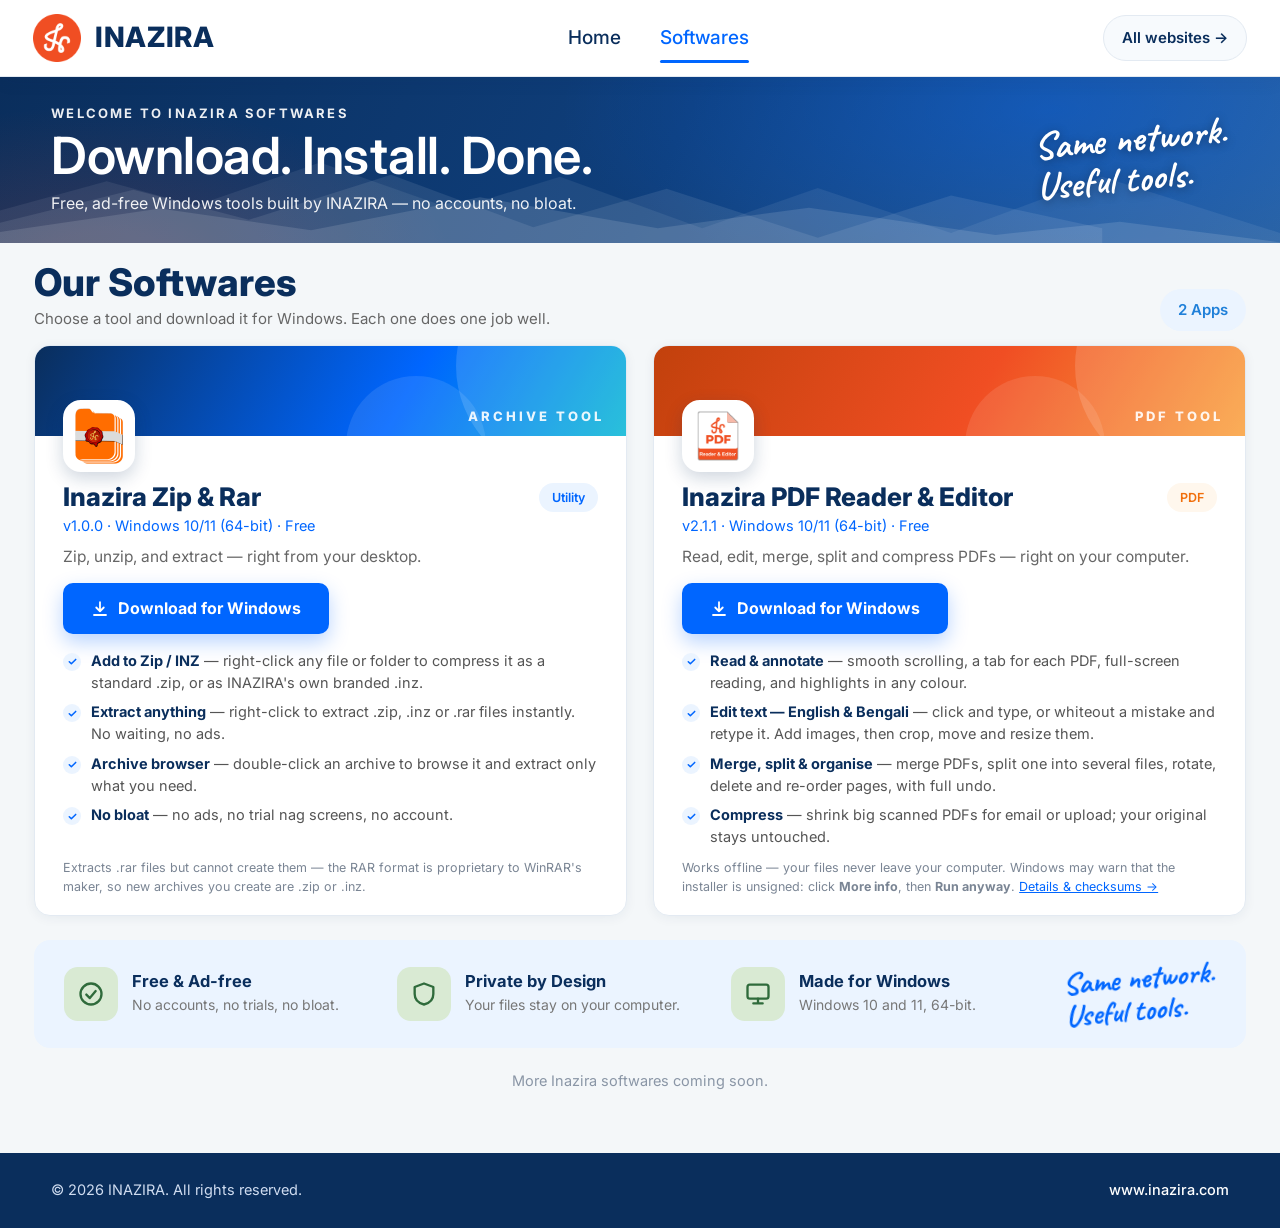
==== commit 192b6db5: "Update index.html" ====
--- a/index.html
+++ b/index.html
@@ -3,8 +3,8 @@
 <head>
 <meta charset="UTF-8">
 <meta name="viewport" content="width=device-width, initial-scale=1.0">
-<title>Inazira Software — Free Windows Tools by INAZIRA</title>
-<meta name="description" content="Free, ad-free Windows software from INAZIRA: Inazira Zip &amp; Rar (archive tool with right-click integration) and Inazira PDF Reader &amp; Editor.">
+<title>Inazira Softwares — Free Windows Tools by INAZIRA</title>
+<meta name="description" content="Free, ad-free Windows softwares from INAZIRA: Inazira Zip &amp; Rar (archive tool with right-click integration) and Inazira PDF Reader &amp; Editor.">
 <meta name="theme-color" content="#0a2e5c">
 <link rel="icon" type="image/png" href="assets/favicon-64.png">
 <link rel="preconnect" href="https://fonts.googleapis.com">
@@ -102,7 +102,7 @@
     <a class="brand" href="https://www.inazira.com/" aria-label="INAZIRA home"><img src="assets/inazira-logo.png" alt=""><span>INAZIRA</span></a>
     <nav class="topnav" aria-label="Main">
       <a href="https://www.inazira.com/">Home</a>
-      <a class="active" href="./">Software</a>
+      <a class="active" href="./">Softwares</a>
       <!-- add About / Contact links here when you want them -->
     </nav>
     <a class="allsites" href="https://www.inazira.com/">All websites →</a>
@@ -118,7 +118,7 @@
     </svg>
   <div class="hero-in">
     <div>
-      <div class="eyebrow">Welcome to Inazira Software</div>
+      <div class="eyebrow">Welcome to Inazira Softwares</div>
       <h1>Download. Install. Done.</h1>
       <p>Free, ad-free Windows tools built by INAZIRA — no accounts, no bloat.</p>
     </div>
@@ -128,7 +128,7 @@
 
 <main>
   <div class="section-head">
-    <div><h2>Our Software</h2><p>Choose a tool and download it for Windows. Each one does one job well.</p></div>
+    <div><h2>Our Softwares</h2><p>Choose a tool and download it for Windows. Each one does one job well.</p></div>
     <span class="count">2 Apps</span>
   </div>
 
@@ -176,7 +176,7 @@
     <div class="feat"><div class="tile"><svg viewBox="0 0 24 24" fill="none" stroke="currentColor" stroke-width="2" stroke-linecap="round" stroke-linejoin="round"><rect x="3" y="4" width="18" height="12" rx="2"/><path d="M8 20h8M12 16v4"/></svg></div><div><b>Made for Windows</b><span>Windows 10 and 11, 64-bit.</span></div></div>
     <div class="script">Same network.<br>Useful tools.</div>
   </div>
-  <p class="coming">More Inazira software coming soon.</p>
+  <p class="coming">More Inazira softwares coming soon.</p>
 </main>
 
 
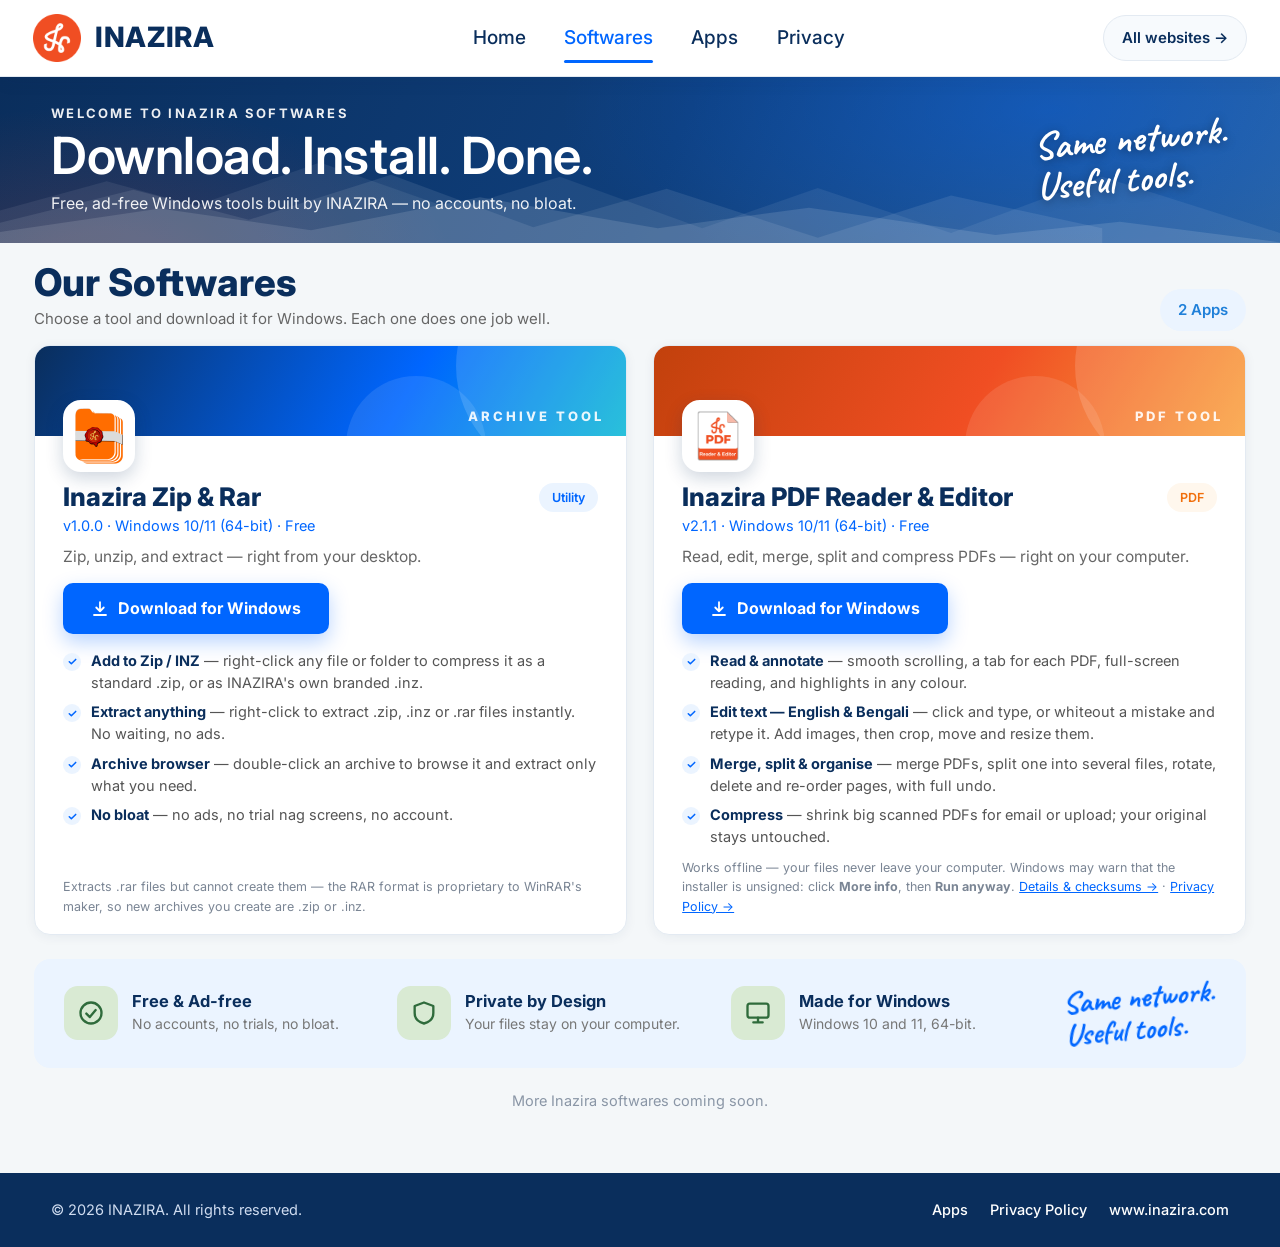
==== commit a98d0a45: "New tabs added along with privacy policies" ====
--- a/index.html
+++ b/index.html
@@ -38,6 +38,7 @@
   footer { background:var(--navy); color:#cfdcf0; margin-top:10px; }
   .foot-in { max-width:1760px; margin:0 auto; padding:26px clamp(16px, 4vw, 76px); display:flex; align-items:center; justify-content:space-between; gap:16px; flex-wrap:wrap; font-size:14.5px; }
   footer a { color:#fff; text-decoration:none; font-weight:500; } footer a:hover { text-decoration:underline; }
+  .foot-links { display:flex; gap:22px; flex-wrap:wrap; }
 
   main { max-width:1260px; margin:0 auto; padding:0 24px 36px; }
   @media (min-width:1500px) { main { max-width:1380px; } }
@@ -90,7 +91,8 @@
     .title-row { margin-top:6px; } .card h3 { font-size:21px; } .meta { margin-bottom:4px; font-size:13.5px; } .desc { font-size:14.5px; margin-bottom:10px; }
     .btn { padding:10px 24px; font-size:15px; } .points { margin-top:12px; gap:6px; } .points li { font-size:13.5px; }
   }
-  @media (max-width:900px) { .apps { grid-template-columns:1fr; } .topnav { display:none; } .hero-in { flex-direction:column; align-items:flex-start; } .band { grid-template-columns:1fr; } }
+  /* On small screens the nav drops to its own row instead of disappearing, so Apps/Privacy stay reachable */
+  @media (max-width:900px) { .apps { grid-template-columns:1fr; } .topbar-in { height:auto; flex-wrap:wrap; padding-top:10px; padding-bottom:10px; } .topnav { order:3; width:100%; gap:22px; overflow-x:auto; } .topnav a { font-size:16px; } .topnav a.active::after { bottom:-2px; } .hero-in { flex-direction:column; align-items:flex-start; } .band { grid-template-columns:1fr; } }
   @media (max-width:560px) { .brand span { font-size:22px; } .allsites { padding:8px 12px; font-size:13.5px; } .title-row { flex-direction:column; align-items:flex-start; gap:6px; } }
   @media (prefers-reduced-motion:reduce) { .card { animation:none; } * { transition:none !important; } }
 </style>
@@ -103,6 +105,8 @@
     <nav class="topnav" aria-label="Main">
       <a href="https://www.inazira.com/">Home</a>
       <a class="active" href="./">Softwares</a>
+      <a href="apps.html">Apps</a>
+      <a href="privacy.html">Privacy</a>
       <!-- add About / Contact links here when you want them -->
     </nav>
     <a class="allsites" href="https://www.inazira.com/">All websites →</a>
@@ -165,7 +169,7 @@
           <li><b>Merge, split &amp; organise</b> — merge PDFs, split one into several files, rotate, delete and re-order pages, with full undo.</li>
           <li><b>Compress</b> — shrink big scanned PDFs for email or upload; your original stays untouched.</li>
         </ul>
-        <p class="note">Works offline — your files never leave your computer. Windows may warn that the installer is unsigned: click <b>More info</b>, then <b>Run anyway</b>. <a href="pdf-reader-editor.html">Details &amp; checksums →</a></p>
+        <p class="note">Works offline — your files never leave your computer. Windows may warn that the installer is unsigned: click <b>More info</b>, then <b>Run anyway</b>. <a href="pdf-reader-editor.html">Details &amp; checksums →</a> · <a href="privacy-pdf-reader-editor.html">Privacy Policy →</a></p>
       </div>
     </article>
   </div>
@@ -183,8 +187,8 @@
 <footer>
   <div class="foot-in">
     <span id="year-line">&copy; INAZIRA. All rights reserved.</span>
-    <span><a href="https://www.inazira.com/">www.inazira.com</a></span>
-    <!-- add About / Contact / Privacy / Terms / social links here -->
+    <span class="foot-links"><a href="apps.html">Apps</a><a href="privacy.html">Privacy Policy</a><a href="https://www.inazira.com/">www.inazira.com</a></span>
+    <!-- add About / Contact / Terms / social links here -->
   </div>
 </footer>
 <script>document.getElementById('year-line').textContent = '\u00A9 ' + new Date().getFullYear() + ' INAZIRA. All rights reserved.';</script>
